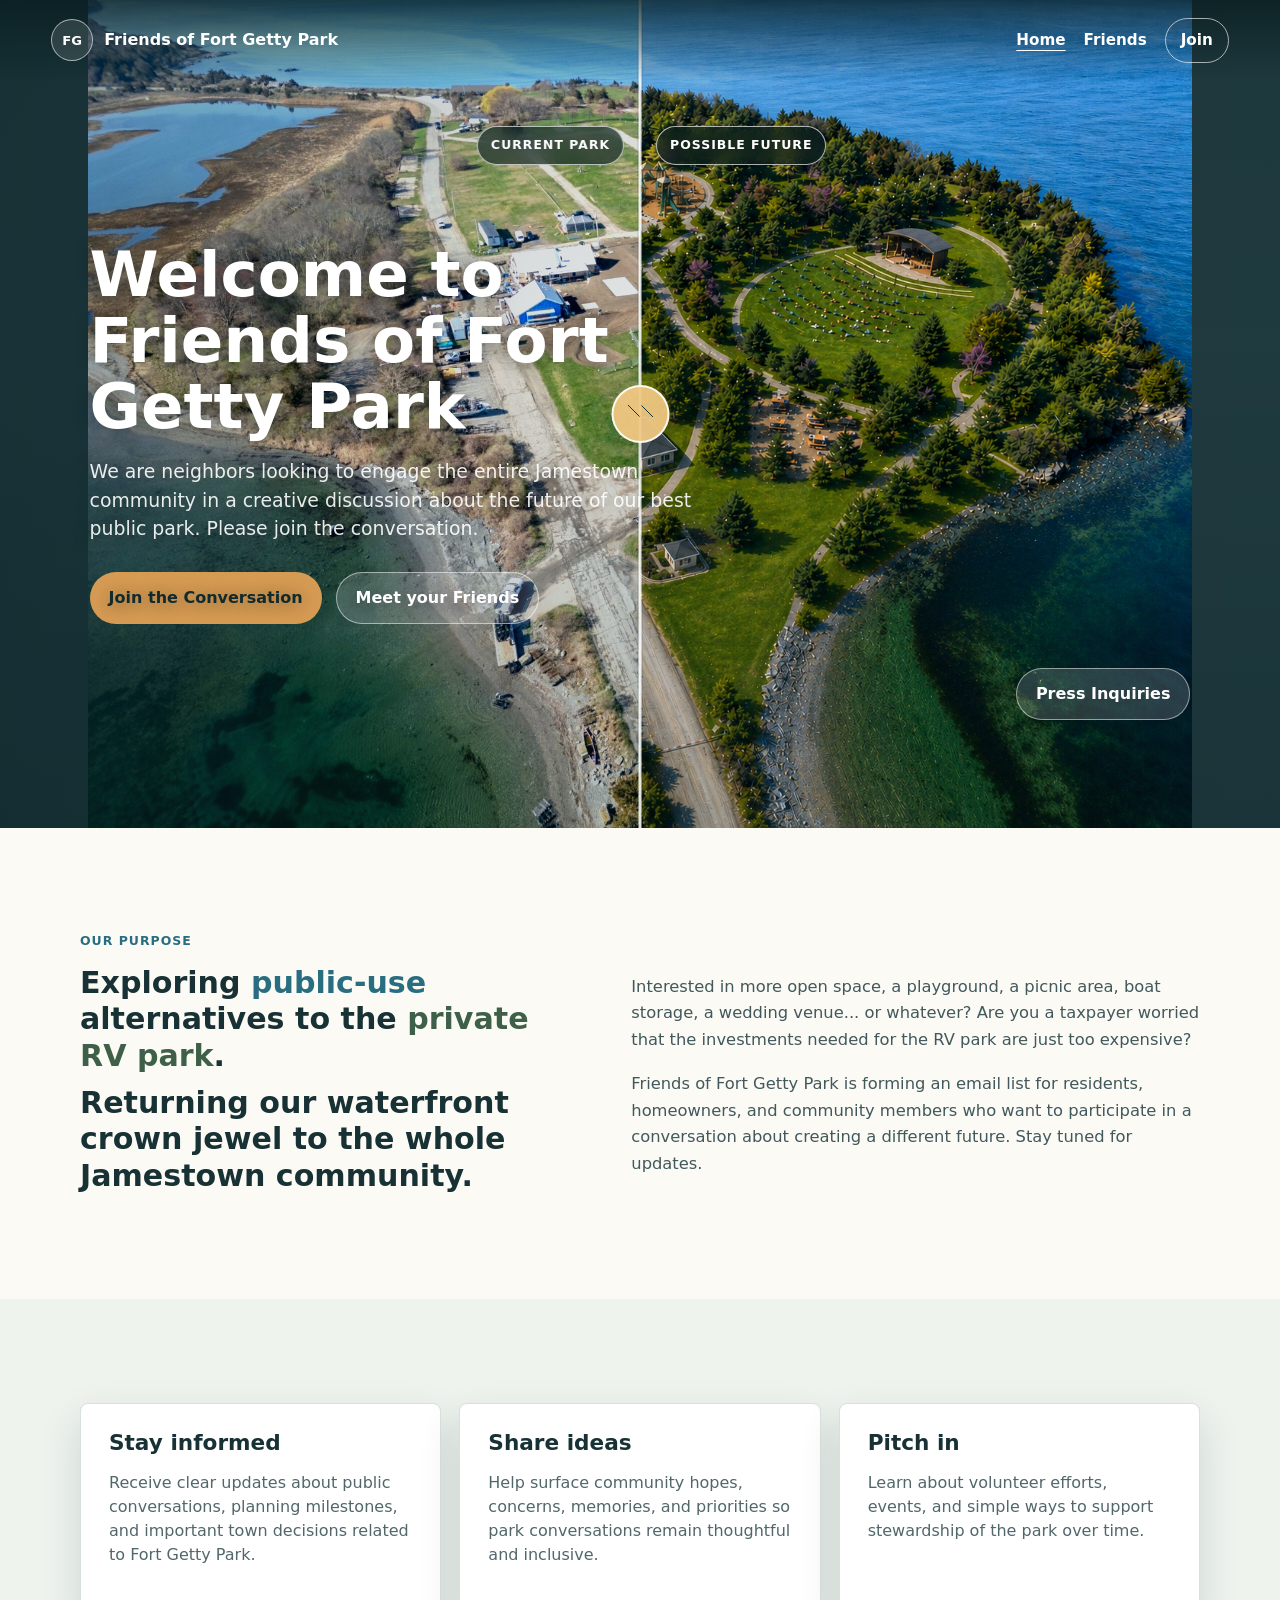
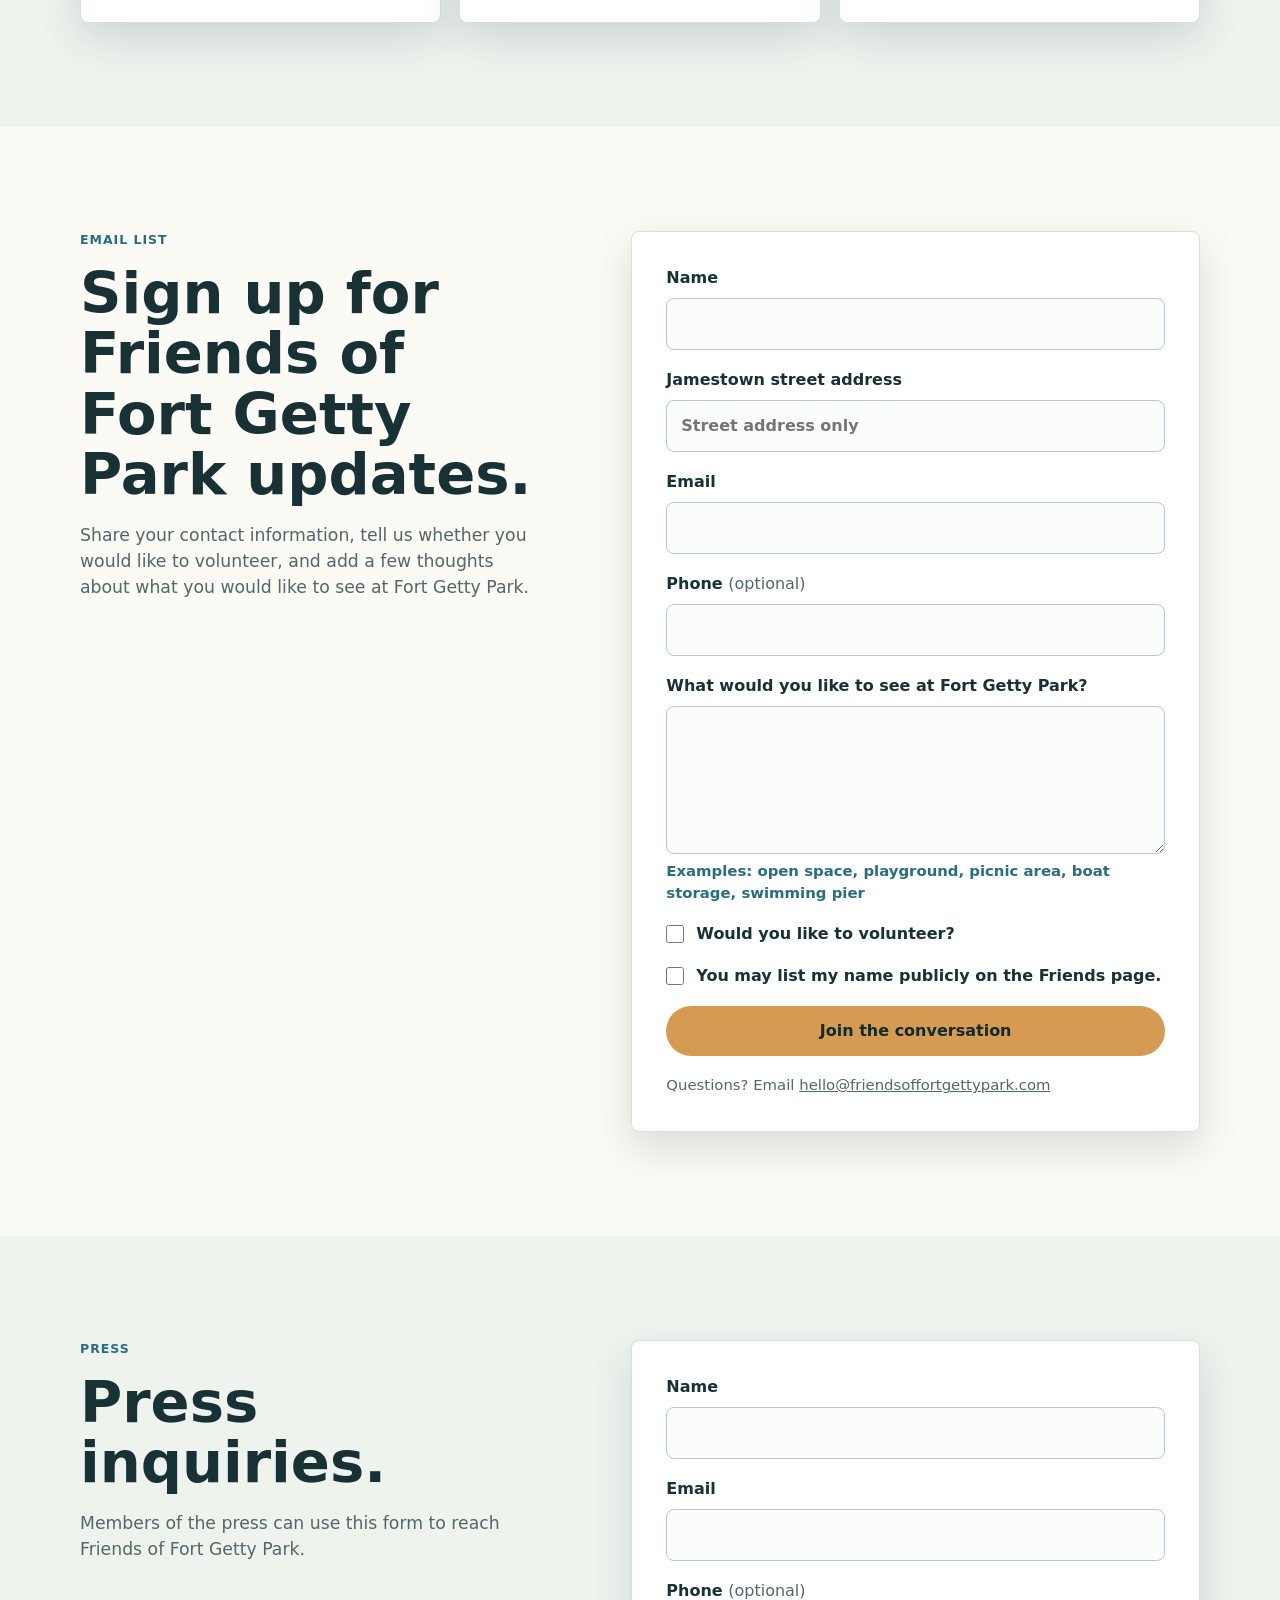
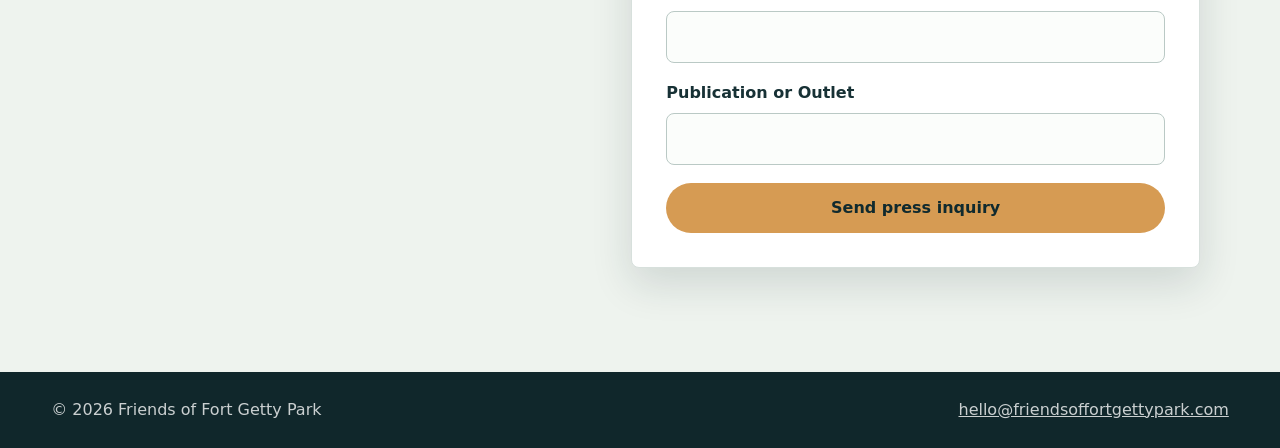
==== index.html @ e4a036d9 "Improve purpose section readability" ====
<!doctype html>
<html lang="en">
  <head>
    <meta charset="utf-8">
    <meta name="viewport" content="width=device-width, initial-scale=1">
    <title>Friends of Fort Getty Park</title>
    <meta name="description" content="Friends of Fort Getty Park welcomes neighbors who care about preserving, improving, and celebrating Fort Getty Park.">
    <link rel="stylesheet" href="styles.css">
  </head>
  <body>
    <header class="site-header">
      <a class="brand" href="index.html" aria-label="Friends of Fort Getty Park home">
        <span class="brand-mark">FG</span>
        <span>Friends of Fort Getty Park</span>
      </a>
      <nav class="site-nav" aria-label="Primary navigation">
        <a href="index.html" aria-current="page">Home</a>
        <a href="leadership.html">Friends</a>
        <a class="nav-action" href="#signup">Join</a>
      </nav>
    </header>

    <main>
      <section class="hero">
        <div class="comparison-hero" data-comparison>
          <img class="comparison-image future-image" src="assets/future-park-v3.png" alt="A proposed future vision for Fort Getty Park with more trees, paths, gathering spaces, two modest one-story buildings, and public amenities">
          <div class="comparison-before">
            <img class="comparison-image current-image" src="assets/current-park.jpg" alt="The current aerial view of Fort Getty Park">
          </div>
          <div class="comparison-divider" aria-hidden="true"></div>
          <input class="comparison-range" type="range" min="0" max="100" value="50" aria-label="Compare current Fort Getty Park with a possible future vision">
          <div class="comparison-label current">Current park</div>
          <div class="comparison-label future">Possible future</div>
        </div>
        <div class="hero-shade"></div>
        <div class="hero-content">
          <h1>Welcome to Friends of Fort Getty Park</h1>
          <p class="hero-copy">We are neighbors looking to engage the entire Jamestown community in a creative discussion about the future of our best public park. Please join the conversation.</p>
          <div class="hero-actions">
            <a class="button primary" href="#signup">Join the Conversation</a>
            <a class="button secondary" href="leadership.html">Meet your Friends</a>
          </div>
        </div>
        <a class="button secondary hero-press-action" href="#press">Press Inquiries</a>
      </section>

      <section class="intro-section" aria-labelledby="mission-heading">
        <div class="section-inner two-column">
          <div>
            <p class="eyebrow dark">Our purpose</p>
            <h2 id="mission-heading">
              Exploring <span class="headline-emphasis public">public-use</span> alternatives to the <span class="headline-emphasis private">private RV park</span>.
              <span class="headline-line">Returning our waterfront crown jewel to the whole Jamestown community.</span>
            </h2>
          </div>
          <div class="body-copy">
            <p>Interested in more open space, a playground, a picnic area, boat storage, a wedding venue... or whatever? Are you a taxpayer worried that the investments needed for the RV park are just too expensive?</p>
            <p>Friends of Fort Getty Park is forming an email list for residents, homeowners, and community members who want to participate in a conversation about creating a different future. Stay tuned for updates.</p>
          </div>
        </div>
      </section>

      <section class="focus-section" aria-label="Community priorities">
        <div class="section-inner focus-grid">
          <article>
            <h3>Stay informed</h3>
            <p>Receive clear updates about public conversations, planning milestones, and important town decisions related to Fort Getty Park.</p>
          </article>
          <article>
            <h3>Share ideas</h3>
            <p>Help surface community hopes, concerns, memories, and priorities so park conversations remain thoughtful and inclusive.</p>
          </article>
          <article>
            <h3>Pitch in</h3>
            <p>Learn about volunteer efforts, events, and simple ways to support stewardship of the park over time.</p>
          </article>
        </div>
      </section>

      <section id="signup" class="signup-section" aria-labelledby="signup-heading">
        <div class="section-inner signup-layout">
          <div>
            <p class="eyebrow dark">Email list</p>
            <h2 id="signup-heading">Sign up for Friends of Fort Getty Park updates.</h2>
            <p class="body-copy">Share your contact information, tell us whether you would like to volunteer, and add a few thoughts about what you would like to see at Fort Getty Park.</p>
          </div>

          <form class="signup-form" id="signupForm" data-signup-form>
            <label>
              <span>Name</span>
              <input id="name" name="name" data-signup-field="name" type="text" autocomplete="name" required>
            </label>
            <label>
              <span>Jamestown street address</span>
              <input id="address" name="address" data-signup-field="address" type="text" autocomplete="street-address" placeholder="Street address only" required>
            </label>
            <label>
              <span>Email</span>
              <input id="email" name="email" data-signup-field="email" type="email" autocomplete="email" required>
            </label>
            <label>
              <span>Phone <em>(optional)</em></span>
              <input id="phone" name="phone" data-signup-field="phone" type="tel" autocomplete="tel">
            </label>
            <label>
              <span>What would you like to see at Fort Getty Park?</span>
              <textarea id="parkIdeas" name="parkIdeas" data-signup-field="parkIdeas" rows="5" aria-describedby="ideaExamples" required></textarea>
            </label>
            <p class="example-note" id="ideaExamples">Examples: open space, playground, picnic area, boat storage, swimming pier</p>
            <label class="checkbox-field">
              <input id="volunteer" type="checkbox">
              <span>Would you like to volunteer?</span>
            </label>
            <input id="volunteerValue" name="volunteer" data-signup-field="volunteer" type="hidden" value="No">
            <label class="checkbox-field">
              <input id="publicName" type="checkbox">
              <span>You may list my name publicly on the Friends page.</span>
            </label>
            <input id="publicNameValue" name="publicName" data-signup-field="publicName" type="hidden" value="No">
            <button class="button primary" type="submit">Join the conversation</button>
            <p class="form-status" id="formStatus" aria-live="polite"></p>
            <p class="form-note">Questions? Email <a href="mailto:hello@friendsoffortgettypark.com">hello@friendsoffortgettypark.com</a></p>
          </form>
        </div>
      </section>

      <section id="press" class="press-section" aria-labelledby="press-heading">
        <div class="section-inner signup-layout">
          <div>
            <p class="eyebrow dark">Press</p>
            <h2 id="press-heading">Press inquiries.</h2>
            <p class="body-copy">Members of the press can use this form to reach Friends of Fort Getty Park.</p>
          </div>

          <form class="signup-form" id="pressForm">
            <label>
              <span>Name</span>
              <input id="pressName" name="name" type="text" autocomplete="name" required>
            </label>
            <label>
              <span>Email</span>
              <input id="pressEmail" name="email" type="email" autocomplete="email" required>
            </label>
            <label>
              <span>Phone <em>(optional)</em></span>
              <input id="pressPhone" name="phone" type="tel" autocomplete="tel">
            </label>
            <label>
              <span>Publication or Outlet</span>
              <input id="pressOutlet" name="outlet" type="text" required>
            </label>
            <button class="button primary" type="submit">Send press inquiry</button>
            <p class="form-status" id="pressStatus" aria-live="polite"></p>
          </form>
        </div>
      </section>
    </main>

    <footer class="site-footer">
      <p>&copy; 2026 Friends of Fort Getty Park</p>
      <a href="mailto:hello@friendsoffortgettypark.com">hello@friendsoffortgettypark.com</a>
    </footer>

    <script src="signup-config.js"></script>
    <script src="script.js"></script>
  </body>
</html>
---- styles.css ----
:root {
  --ink: #173135;
  --muted: #52676a;
  --line: #d7e0dc;
  --paper: #fbfaf4;
  --white: #ffffff;
  --sage: #7b927b;
  --moss: #3f6048;
  --water: #286d80;
  --sun: #d69b53;
  --shadow: 0 16px 40px rgba(20, 45, 48, 0.14);
}

* {
  box-sizing: border-box;
}

html {
  scroll-behavior: smooth;
}

body {
  margin: 0;
  font-family: Inter, ui-sans-serif, system-ui, -apple-system, BlinkMacSystemFont, "Segoe UI", sans-serif;
  color: var(--ink);
  background: var(--paper);
  line-height: 1.5;
}

a {
  color: inherit;
}

.site-header {
  position: fixed;
  z-index: 20;
  top: 0;
  left: 0;
  right: 0;
  display: flex;
  align-items: center;
  justify-content: space-between;
  gap: 24px;
  padding: 18px clamp(18px, 4vw, 56px);
  color: var(--white);
  background: linear-gradient(to bottom, rgba(9, 29, 32, 0.78), rgba(9, 29, 32, 0));
}

.brand,
.site-nav {
  display: flex;
  align-items: center;
}

.brand {
  gap: 11px;
  font-weight: 800;
  text-decoration: none;
}

.brand-mark {
  display: grid;
  place-items: center;
  width: 42px;
  height: 42px;
  border: 1px solid rgba(255, 255, 255, 0.58);
  border-radius: 50%;
  background: rgba(255, 255, 255, 0.12);
  font-size: 0.82rem;
}

.site-nav {
  gap: 18px;
  font-size: 0.95rem;
  font-weight: 700;
}

.site-nav a {
  text-decoration: none;
}

.site-nav a:hover,
.site-nav a[aria-current="page"] {
  text-decoration: underline;
  text-underline-offset: 5px;
}

.nav-action {
  padding: 10px 15px;
  border: 1px solid rgba(255, 255, 255, 0.62);
  border-radius: 999px;
}

.hero {
  position: relative;
  min-height: 92vh;
  display: grid;
  align-items: center;
  overflow: hidden;
  color: var(--white);
}

.comparison-hero,
.comparison-image,
.comparison-before {
  position: absolute;
  inset: 0;
}

.comparison-hero {
  --split: 50%;
  background: #203b40;
}

.comparison-image {
  width: 100%;
  height: 100%;
  object-fit: contain;
}

.future-image {
  filter: brightness(1.28) saturate(1.16) contrast(1.02);
}

.current-image {
  filter: brightness(1.12) saturate(1.05);
}

.comparison-before {
  width: var(--split);
  overflow: hidden;
}

.comparison-before .comparison-image {
  width: calc(100vw);
  max-width: none;
}

.comparison-divider {
  position: absolute;
  z-index: 7;
  top: 0;
  bottom: 0;
  left: var(--split);
  width: 3px;
  transform: translateX(-50%);
  background: rgba(255, 255, 255, 0.86);
  box-shadow: 0 0 0 1px rgba(16, 39, 43, 0.18);
}

.comparison-divider::after {
  content: "";
  position: absolute;
  top: 50%;
  left: 50%;
  width: 54px;
  height: 54px;
  transform: translate(-50%, -50%);
  border: 2px solid rgba(255, 255, 255, 0.88);
  border-radius: 50%;
  background:
    linear-gradient(45deg, transparent 48%, #14343a 48%, #14343a 55%, transparent 55%) 14px 18px / 12px 12px no-repeat,
    linear-gradient(225deg, transparent 48%, #14343a 48%, #14343a 55%, transparent 55%) 28px 18px / 12px 12px no-repeat,
    rgba(240, 199, 130, 0.94);
  box-shadow: var(--shadow);
}

.comparison-range {
  position: absolute;
  z-index: 8;
  inset: 0;
  width: 100%;
  height: 100%;
  margin: 0;
  opacity: 0;
  cursor: ew-resize;
}

.comparison-label {
  position: absolute;
  z-index: 7;
  top: 126px;
  left: var(--split);
  padding: 9px 13px;
  border: 1px solid rgba(255, 255, 255, 0.66);
  border-radius: 999px;
  color: var(--white);
  background: rgba(8, 28, 32, 0.62);
  font-size: 0.78rem;
  font-weight: 850;
  text-transform: uppercase;
  letter-spacing: 0.08em;
  backdrop-filter: blur(8px);
  pointer-events: none;
  white-space: nowrap;
}

.comparison-label.current {
  transform: translateX(calc(-100% - 16px));
}

.comparison-label.future {
  transform: translateX(16px);
}

.hero-shade {
  position: absolute;
  inset: 0;
  z-index: 5;
  pointer-events: none;
  background:
    linear-gradient(90deg, rgba(6, 30, 34, 0.3) 0%, rgba(6, 30, 34, 0.12) 42%, rgba(6, 30, 34, 0) 100%),
    linear-gradient(0deg, rgba(6, 30, 34, 0.24) 0%, rgba(6, 30, 34, 0.02) 58%, rgba(6, 30, 34, 0.08) 100%);
}

.hero-content {
  position: relative;
  z-index: 9;
  width: min(720px, calc(100% - 36px));
  margin: clamp(6px, 3vw, 48px) 0 0 clamp(18px, 7vw, 90px);
  pointer-events: none;
  text-shadow: 0 2px 18px rgba(4, 20, 23, 0.48);
}

.hero-content a {
  pointer-events: auto;
}

.hero-press-action {
  position: absolute;
  z-index: 9;
  right: clamp(22px, 7vw, 94px);
  bottom: clamp(72px, 12vh, 136px);
}

.eyebrow {
  margin: 0 0 14px;
  font-size: 0.78rem;
  font-weight: 850;
  letter-spacing: 0.08em;
  text-transform: uppercase;
  color: #f0c782;
}

.eyebrow.dark {
  color: var(--water);
}

h1,
h2,
h3,
p {
  overflow-wrap: anywhere;
}

h1,
h2,
h3 {
  margin: 0;
  line-height: 1.05;
}

.hero h1 {
  max-width: 600px;
  font-size: clamp(2.25rem, 4.9vw, 4.35rem);
}

.hero-copy {
  max-width: 620px;
  margin: 18px 0 0;
  font-size: clamp(1rem, 1.55vw, 1.18rem);
  color: rgba(255, 255, 255, 0.9);
}

.hero-actions {
  display: flex;
  flex-wrap: wrap;
  gap: 14px;
  margin-top: 30px;
}

.button {
  display: inline-flex;
  align-items: center;
  justify-content: center;
  min-height: 48px;
  padding: 13px 19px;
  border: 0;
  border-radius: 999px;
  font: inherit;
  font-weight: 800;
  text-decoration: none;
  cursor: pointer;
}

.button.primary {
  color: #102a2e;
  background: var(--sun);
}

.button.secondary {
  color: var(--white);
  background: rgba(255, 255, 255, 0.16);
  border: 1px solid rgba(255, 255, 255, 0.5);
}

.section-inner {
  width: min(1120px, calc(100% - 36px));
  margin: 0 auto;
}

.intro-section,
.leaders-section,
.signup-section,
.press-section,
.focus-section,
.page-hero,
.contact-band {
  padding: clamp(58px, 9vw, 104px) 0;
}

.two-column,
.signup-layout,
.contact-layout {
  display: grid;
  grid-template-columns: minmax(0, 0.9fr) minmax(0, 1.1fr);
  gap: clamp(28px, 7vw, 86px);
  align-items: start;
}

.intro-section h2,
.signup-section h2,
.press-section h2,
.page-hero h1,
.contact-band h2 {
  font-size: clamp(2rem, 4.5vw, 4.3rem);
}

.intro-section h2 {
  max-width: 560px;
  font-size: clamp(1.55rem, 2.35vw, 2.25rem);
  line-height: 1.22;
}

.headline-emphasis {
  font-weight: 900;
}

.headline-emphasis.public {
  color: var(--water);
}

.headline-emphasis.private {
  color: var(--moss);
}

.headline-line {
  display: block;
  margin-top: 10px;
}

.body-copy {
  color: var(--muted);
  font-size: 1.08rem;
}

.intro-section .body-copy {
  color: #41585c;
  max-width: 620px;
  padding-top: 42px;
  font-size: clamp(1.02rem, 1.18vw, 1.12rem);
  font-weight: 500;
  line-height: 1.62;
}

.intro-section .body-copy p {
  margin: 0;
}

.intro-section .body-copy p + p {
  margin-top: 18px;
}

.focus-section {
  background: #eef3ee;
}

.focus-grid,
.leader-grid {
  display: grid;
  grid-template-columns: repeat(3, minmax(0, 1fr));
  gap: 18px;
}

.friend-list {
  display: grid;
  grid-template-columns: repeat(3, minmax(0, 1fr));
  gap: 14px;
  padding-left: 0;
  list-style: none;
}

.focus-grid article,
.leader-card,
.friend-list li,
.signup-form {
  border: 1px solid var(--line);
  border-radius: 8px;
  background: var(--white);
  box-shadow: var(--shadow);
}

.focus-grid article {
  min-height: 220px;
  padding: 28px;
}

.focus-grid h3,
.leader-card h2 {
  font-size: 1.35rem;
}

.focus-grid p,
.leader-card p,
.form-note,
.form-status {
  color: var(--muted);
}

.signup-section {
  background: var(--paper);
}

.press-section {
  background: #eef3ee;
}

.signup-form {
  display: grid;
  gap: 18px;
  padding: clamp(22px, 4vw, 34px);
}

.signup-form label {
  display: grid;
  gap: 8px;
  font-weight: 750;
}

.signup-form em {
  color: var(--muted);
  font-style: normal;
  font-weight: 500;
}

.signup-form input,
.signup-form textarea {
  width: 100%;
  border: 1px solid #bac9c5;
  border-radius: 8px;
  padding: 13px 14px;
  font: inherit;
  color: var(--ink);
  background: #fbfdfb;
}

.signup-form textarea {
  resize: vertical;
}

.checkbox-field {
  grid-template-columns: 22px 1fr;
  align-items: center;
  gap: 10px;
}

.signup-form .checkbox-field input {
  width: 18px;
  height: 18px;
  margin: 0;
  accent-color: var(--water);
}

.example-note,
.form-note,
.form-status {
  margin: 0;
  font-size: 0.93rem;
}

.form-status:empty {
  display: none;
}

.form-status {
  color: var(--moss);
  font-weight: 750;
}

.example-note {
  margin-top: -12px;
  color: var(--water);
  font-weight: 700;
}

.page-hero {
  padding-top: 154px;
  background: #e9f0ed;
}

.page-hero .body-copy {
  max-width: 720px;
  margin-top: 18px;
}

.leader-card {
  padding: 28px;
}

.friend-list li {
  padding: 18px 20px;
  color: var(--ink);
  font-size: 1.08rem;
  font-weight: 800;
}

.headshot-placeholder {
  display: grid;
  place-items: center;
  width: 118px;
  height: 118px;
  margin-bottom: 24px;
  border-radius: 50%;
  color: var(--white);
  background: linear-gradient(135deg, var(--moss), var(--water));
  font-size: 1.45rem;
  font-weight: 850;
}

.leader-card img {
  width: 118px;
  height: 118px;
  margin-bottom: 24px;
  border-radius: 50%;
  object-fit: cover;
}

.contact-band {
  background: var(--ink);
  color: var(--white);
}

.contact-layout {
  grid-template-columns: 1fr auto;
  align-items: center;
}

.contact-layout p {
  margin: 8px 0 0;
  color: rgba(255, 255, 255, 0.78);
}

.site-footer {
  display: flex;
  justify-content: space-between;
  gap: 20px;
  padding: 26px clamp(18px, 4vw, 56px);
  color: rgba(255, 255, 255, 0.78);
  background: #10272b;
}

.site-footer p {
  margin: 0;
}

@media (max-width: 820px) {
  .site-header {
    position: absolute;
    align-items: flex-start;
    flex-direction: column;
    gap: 14px;
  }

  .site-nav {
    width: 100%;
    justify-content: space-between;
    gap: 10px;
    font-size: 0.86rem;
  }

  .nav-action {
    padding: 8px 10px;
  }

  .hero {
    min-height: 760px;
  }

  .comparison-image {
    object-position: center;
  }

  .comparison-label {
    top: 148px;
    font-size: 0.68rem;
  }

  .hero-content {
    margin: 96px auto 0;
  }

  .hero-press-action {
    position: relative;
    right: auto;
    bottom: auto;
    z-index: 9;
    width: min(720px, calc(100% - 36px));
    margin: 18px auto 0;
  }

  .hero h1 {
    font-size: clamp(2.25rem, 10vw, 3.35rem);
  }

  .two-column,
  .signup-layout,
  .contact-layout,
  .focus-grid,
  .leader-grid,
  .friend-list {
    grid-template-columns: 1fr;
  }

  .contact-layout {
    justify-items: start;
  }

  .site-footer {
    flex-direction: column;
  }
}

@media (max-width: 520px) {
  .brand {
    align-items: flex-start;
  }

  .brand span:last-child {
    max-width: 220px;
  }

  .site-nav {
    flex-wrap: wrap;
    justify-content: flex-start;
  }

  .button {
    width: 100%;
  }

  .comparison-label {
    top: 184px;
    max-width: 136px;
    overflow: hidden;
    text-overflow: ellipsis;
  }
}
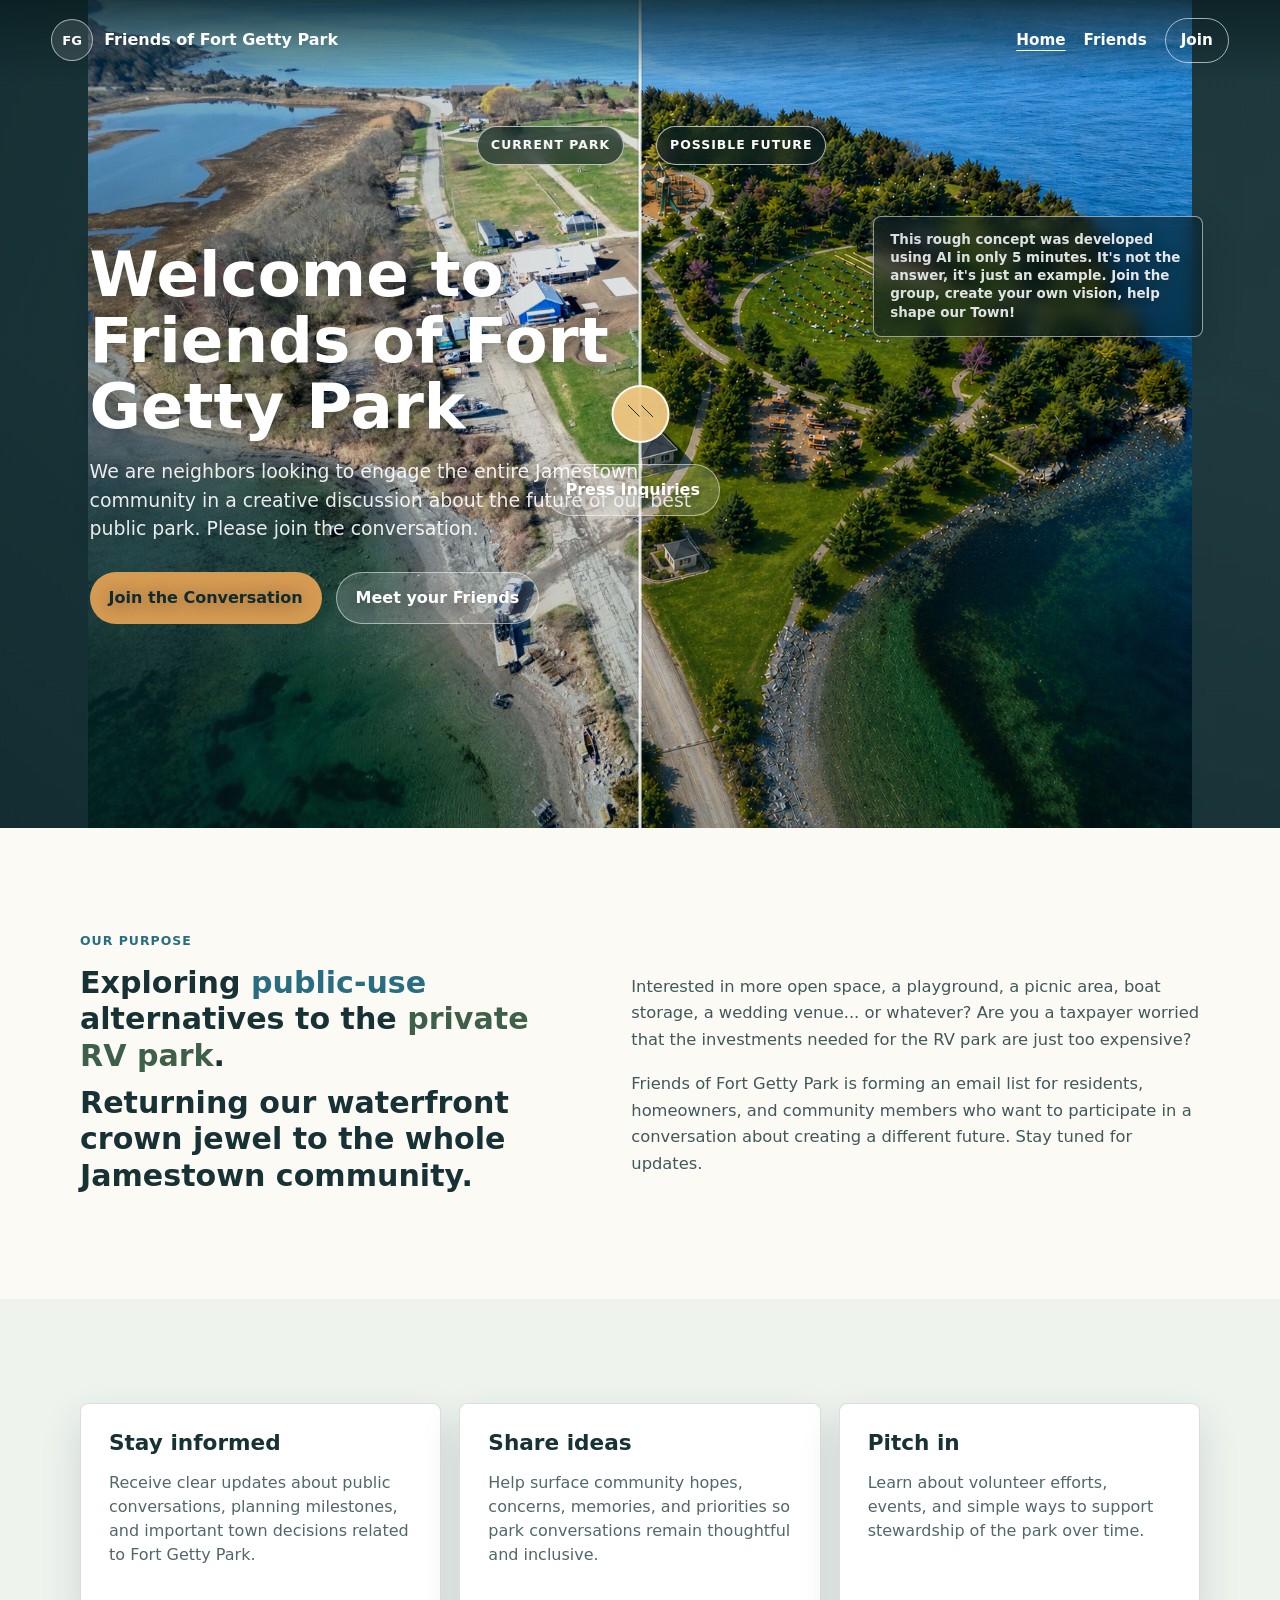
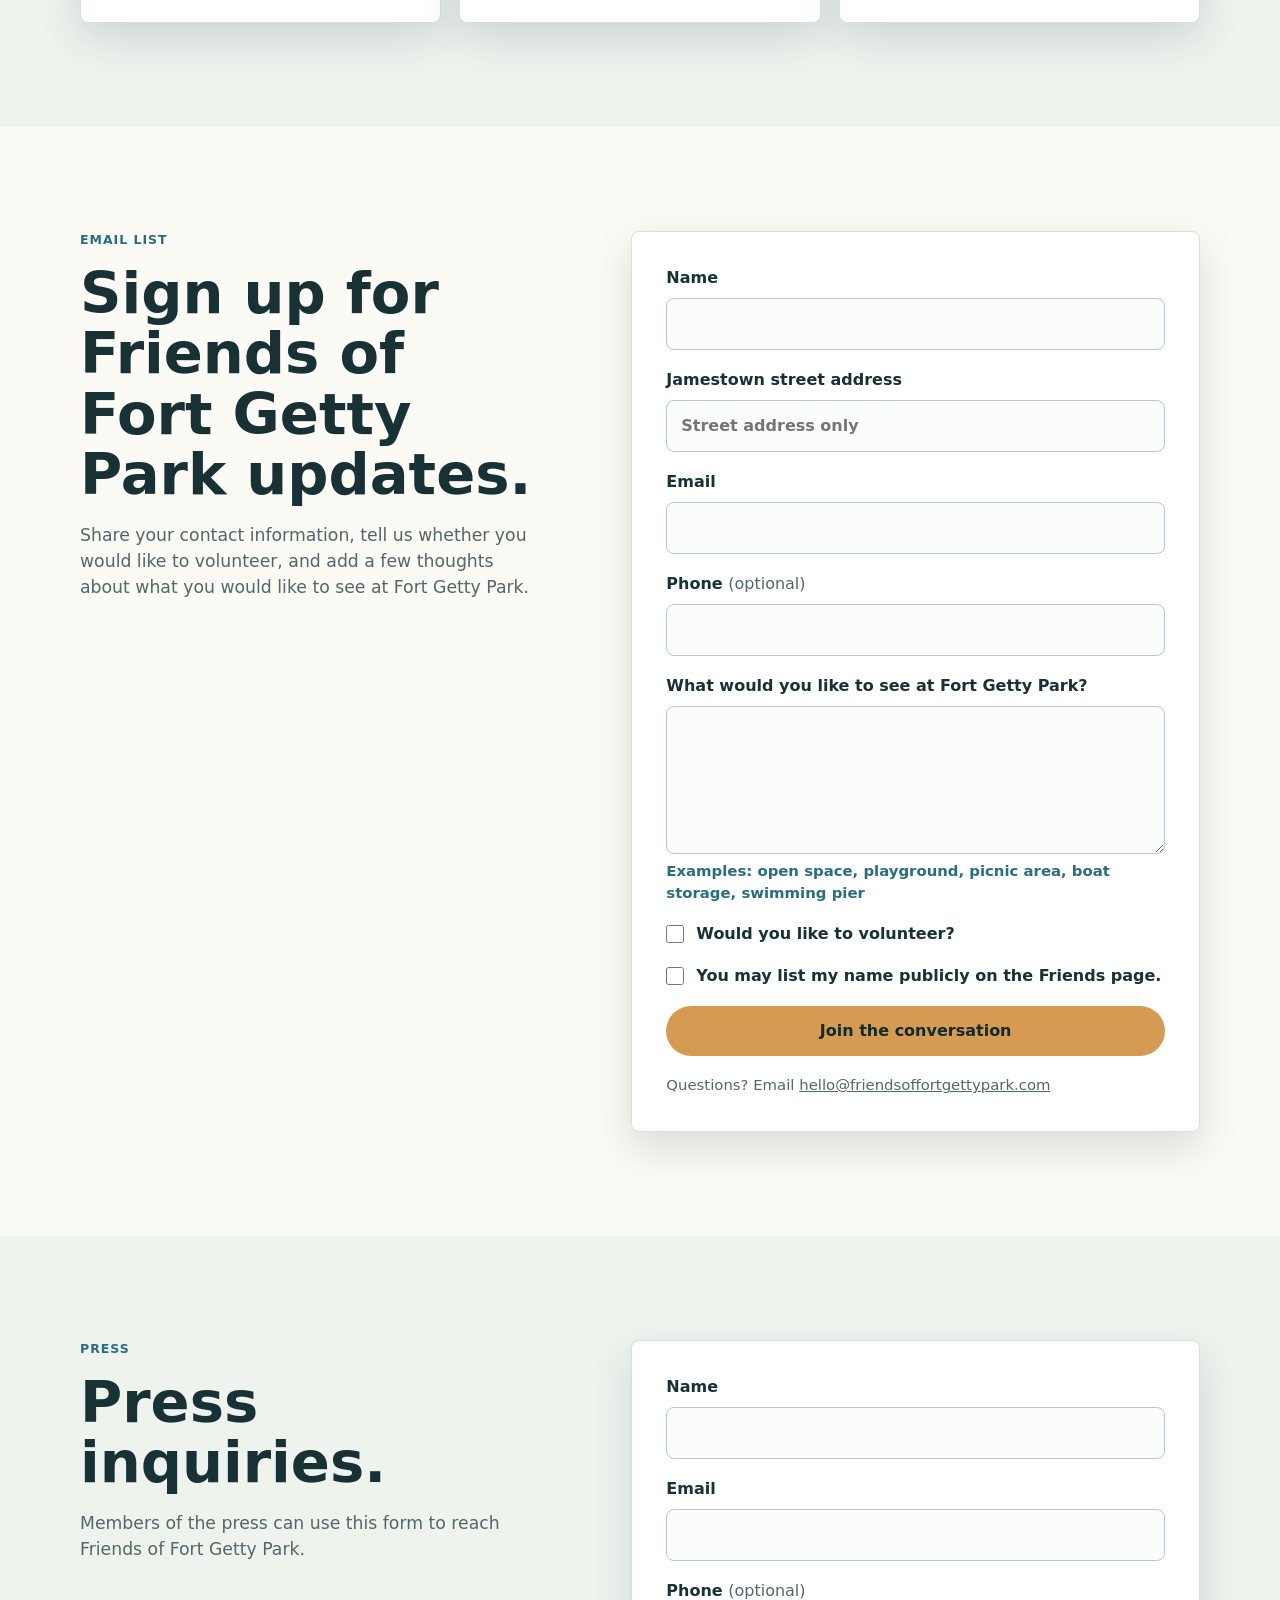
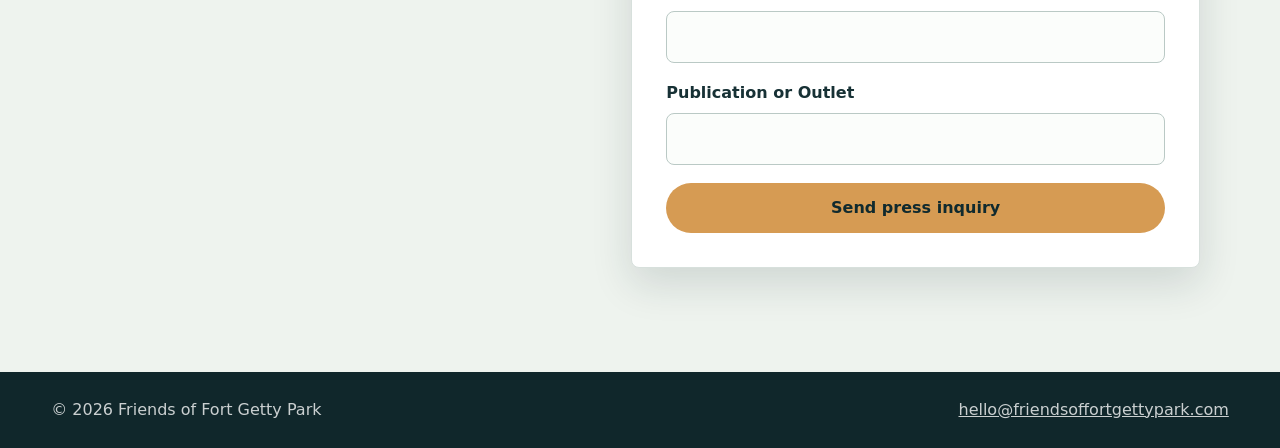
==== commit 0b3d9100: "Refine mobile hero and Friends page" ====
--- a/index.html
+++ b/index.html
@@ -24,13 +24,14 @@
       <section class="hero">
         <div class="comparison-hero" data-comparison>
           <img class="comparison-image future-image" src="assets/future-park-v3.png" alt="A proposed future vision for Fort Getty Park with more trees, paths, gathering spaces, two modest one-story buildings, and public amenities">
+          <p class="future-note">This rough concept was developed using AI in only 5 minutes. It's not the answer, it's just an example. Join the group, create your own vision, help shape our Town!</p>
           <div class="comparison-before">
             <img class="comparison-image current-image" src="assets/current-park.jpg" alt="The current aerial view of Fort Getty Park">
           </div>
           <div class="comparison-divider" aria-hidden="true"></div>
           <input class="comparison-range" type="range" min="0" max="100" value="50" aria-label="Compare current Fort Getty Park with a possible future vision">
           <div class="comparison-label current">Current park</div>
-          <div class="comparison-label future">Possible future</div>
+          <div class="comparison-label future" data-mobile-label="Crazy Idea">Possible future</div>
         </div>
         <div class="hero-shade"></div>
         <div class="hero-content">
@@ -39,9 +40,9 @@
           <div class="hero-actions">
             <a class="button primary" href="#signup">Join the Conversation</a>
             <a class="button secondary" href="leadership.html">Meet your Friends</a>
+            <a class="button secondary hero-press-action" href="#press">Press Inquiries</a>
           </div>
         </div>
-        <a class="button secondary hero-press-action" href="#press">Press Inquiries</a>
       </section>
 
       <section class="intro-section" aria-labelledby="mission-heading">
--- a/styles.css
+++ b/styles.css
@@ -127,8 +127,10 @@
 }
 
 .comparison-before {
+  z-index: 2;
   width: var(--split);
   overflow: hidden;
+  background: #203b40;
 }
 
 .comparison-before .comparison-image {
@@ -203,6 +205,27 @@
   transform: translateX(16px);
 }
 
+.future-note {
+  position: absolute;
+  z-index: 1;
+  top: clamp(180px, 24vh, 260px);
+  right: clamp(22px, 6vw, 82px);
+  width: min(330px, 32vw);
+  margin: 0;
+  padding: 14px 16px;
+  border: 1px solid rgba(255, 255, 255, 0.58);
+  border-radius: 8px;
+  color: rgba(255, 255, 255, 0.94);
+  background: rgba(8, 28, 32, 0.56);
+  box-shadow: 0 14px 34px rgba(9, 29, 32, 0.18);
+  font-size: clamp(0.82rem, 1.05vw, 0.98rem);
+  font-weight: 750;
+  line-height: 1.35;
+  pointer-events: none;
+  text-shadow: 0 1px 10px rgba(4, 20, 23, 0.36);
+  backdrop-filter: blur(8px);
+}
+
 .hero-shade {
   position: absolute;
   inset: 0;
@@ -524,6 +547,22 @@
   font-weight: 800;
 }
 
+.coming-soon {
+  padding: clamp(34px, 7vw, 64px);
+  border: 1px solid var(--line);
+  border-radius: 8px;
+  background: var(--white);
+  box-shadow: var(--shadow);
+  text-align: center;
+}
+
+.coming-soon p {
+  margin: 0;
+  color: var(--water);
+  font-size: clamp(1.8rem, 4vw, 3.2rem);
+  font-weight: 900;
+}
+
 .headshot-placeholder {
   display: grid;
   place-items: center;
@@ -576,14 +615,16 @@
 @media (max-width: 820px) {
   .site-header {
     position: absolute;
-    align-items: flex-start;
-    flex-direction: column;
-    gap: 14px;
+    justify-content: flex-end;
+    padding-top: 14px;
+  }
+
+  .brand {
+    display: none;
   }
 
   .site-nav {
-    width: 100%;
-    justify-content: space-between;
+    justify-content: flex-end;
     gap: 10px;
     font-size: 0.86rem;
   }
@@ -601,21 +642,61 @@
   }
 
   .comparison-label {
-    top: 148px;
+    top: 224px;
     font-size: 0.68rem;
   }
 
+  .comparison-divider {
+    z-index: 6;
+    top: 204px;
+    bottom: 184px;
+  }
+
+  .future-note {
+    display: none;
+  }
+
   .hero-content {
-    margin: 96px auto 0;
+    display: grid;
+    align-content: start;
+    min-height: calc(760px - 192px);
+    margin: 34px auto 0;
+  }
+
+  .hero-copy {
+    position: absolute;
+    left: 0;
+    right: 0;
+    bottom: 164px;
+    max-width: none;
+    margin: 0;
+    font-size: 0.98rem;
+  }
+
+  .hero-actions {
+    position: absolute;
+    z-index: 20;
+    left: 0;
+    right: 0;
+    bottom: 0;
+    display: grid;
+    grid-template-columns: 1fr;
+    gap: 10px;
+    margin-top: 0;
+  }
+
+  .hero-actions .button {
+    min-height: 42px;
+    padding: 10px 14px;
+    font-size: 0.92rem;
   }
 
   .hero-press-action {
-    position: relative;
+    position: static;
     right: auto;
     bottom: auto;
-    z-index: 9;
-    width: min(720px, calc(100% - 36px));
-    margin: 18px auto 0;
+    width: 100%;
+    margin: 0;
   }
 
   .hero h1 {
@@ -641,17 +722,9 @@
 }
 
 @media (max-width: 520px) {
-  .brand {
-    align-items: flex-start;
-  }
-
-  .brand span:last-child {
-    max-width: 220px;
-  }
-
   .site-nav {
-    flex-wrap: wrap;
-    justify-content: flex-start;
+    flex-wrap: nowrap;
+    justify-content: flex-end;
   }
 
   .button {
@@ -659,9 +732,23 @@
   }
 
   .comparison-label {
-    top: 184px;
+    top: 232px;
     max-width: 136px;
     overflow: hidden;
     text-overflow: ellipsis;
   }
-}
+
+  .comparison-label.future {
+    color: transparent;
+  }
+
+  .comparison-label.future::before {
+    content: attr(data-mobile-label);
+    color: var(--white);
+  }
+
+  .hero-actions .button {
+    min-height: 40px;
+    font-size: 0.86rem;
+  }
+}
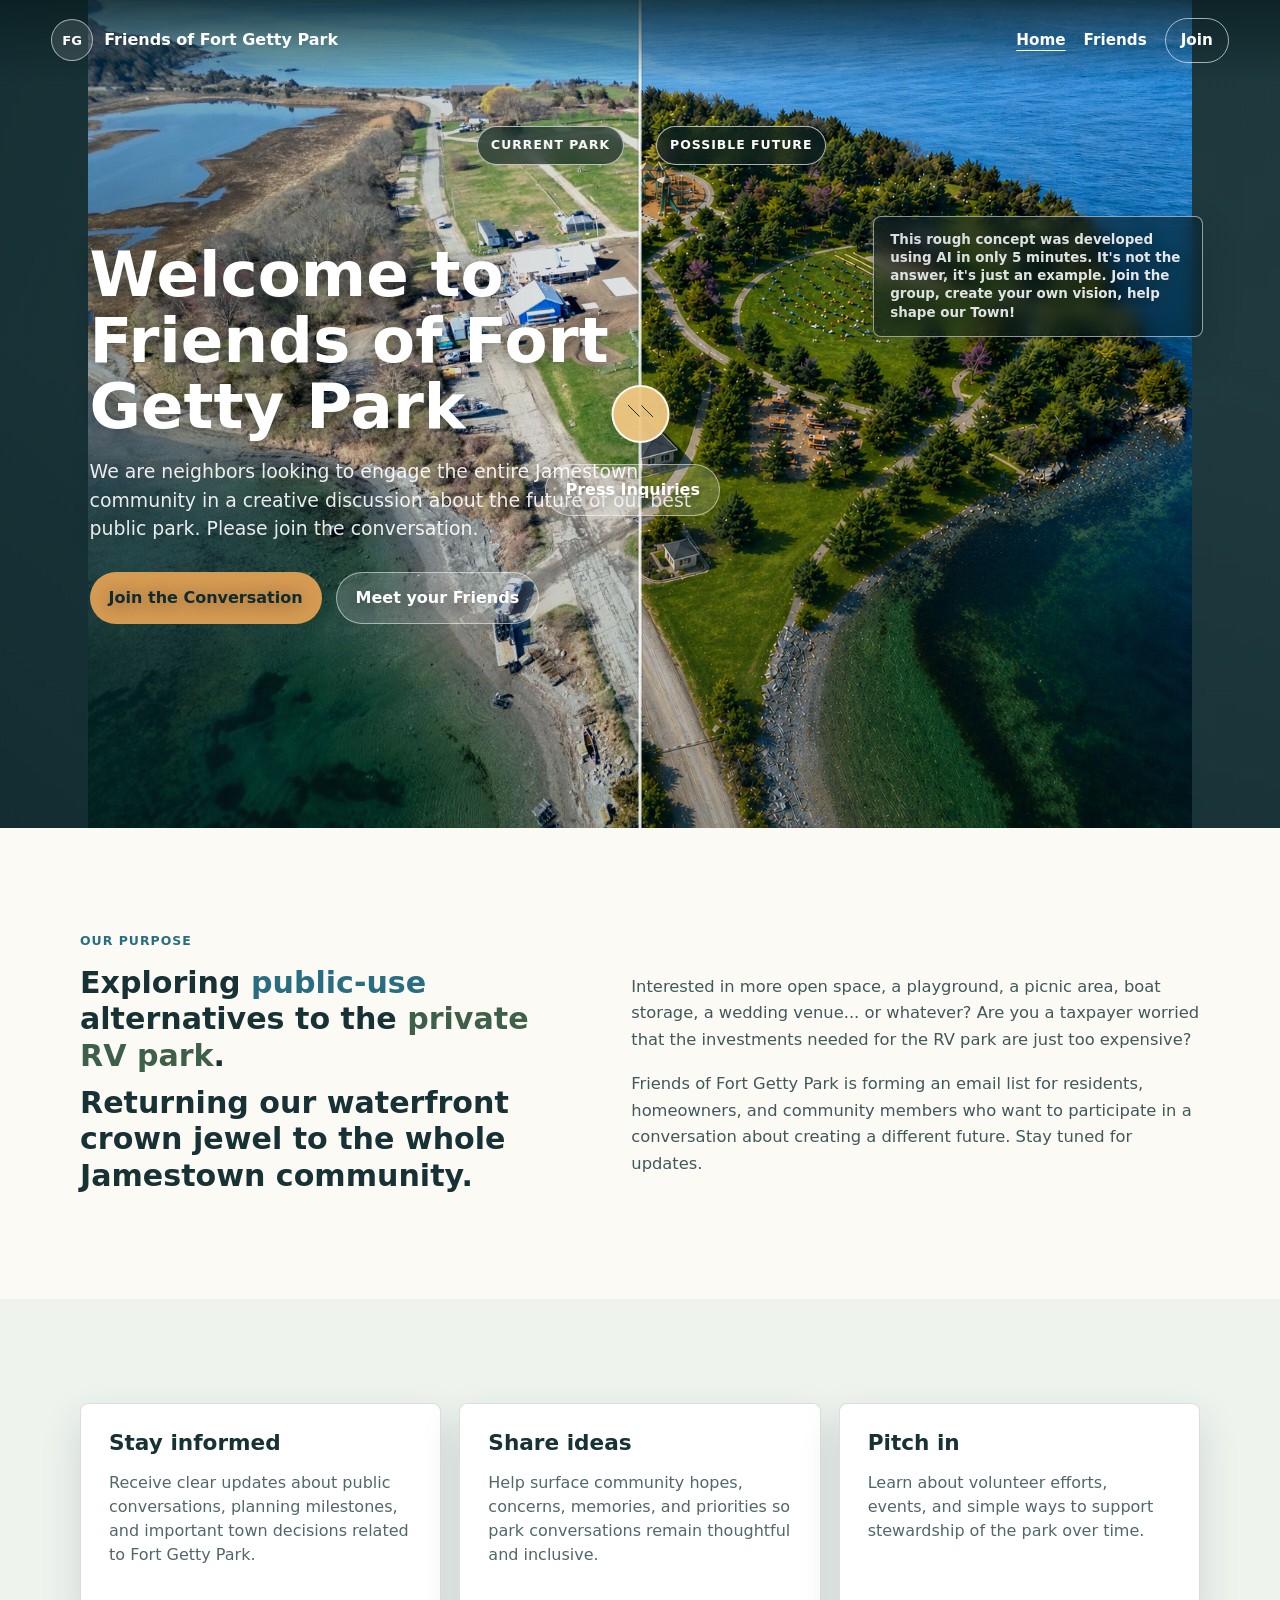
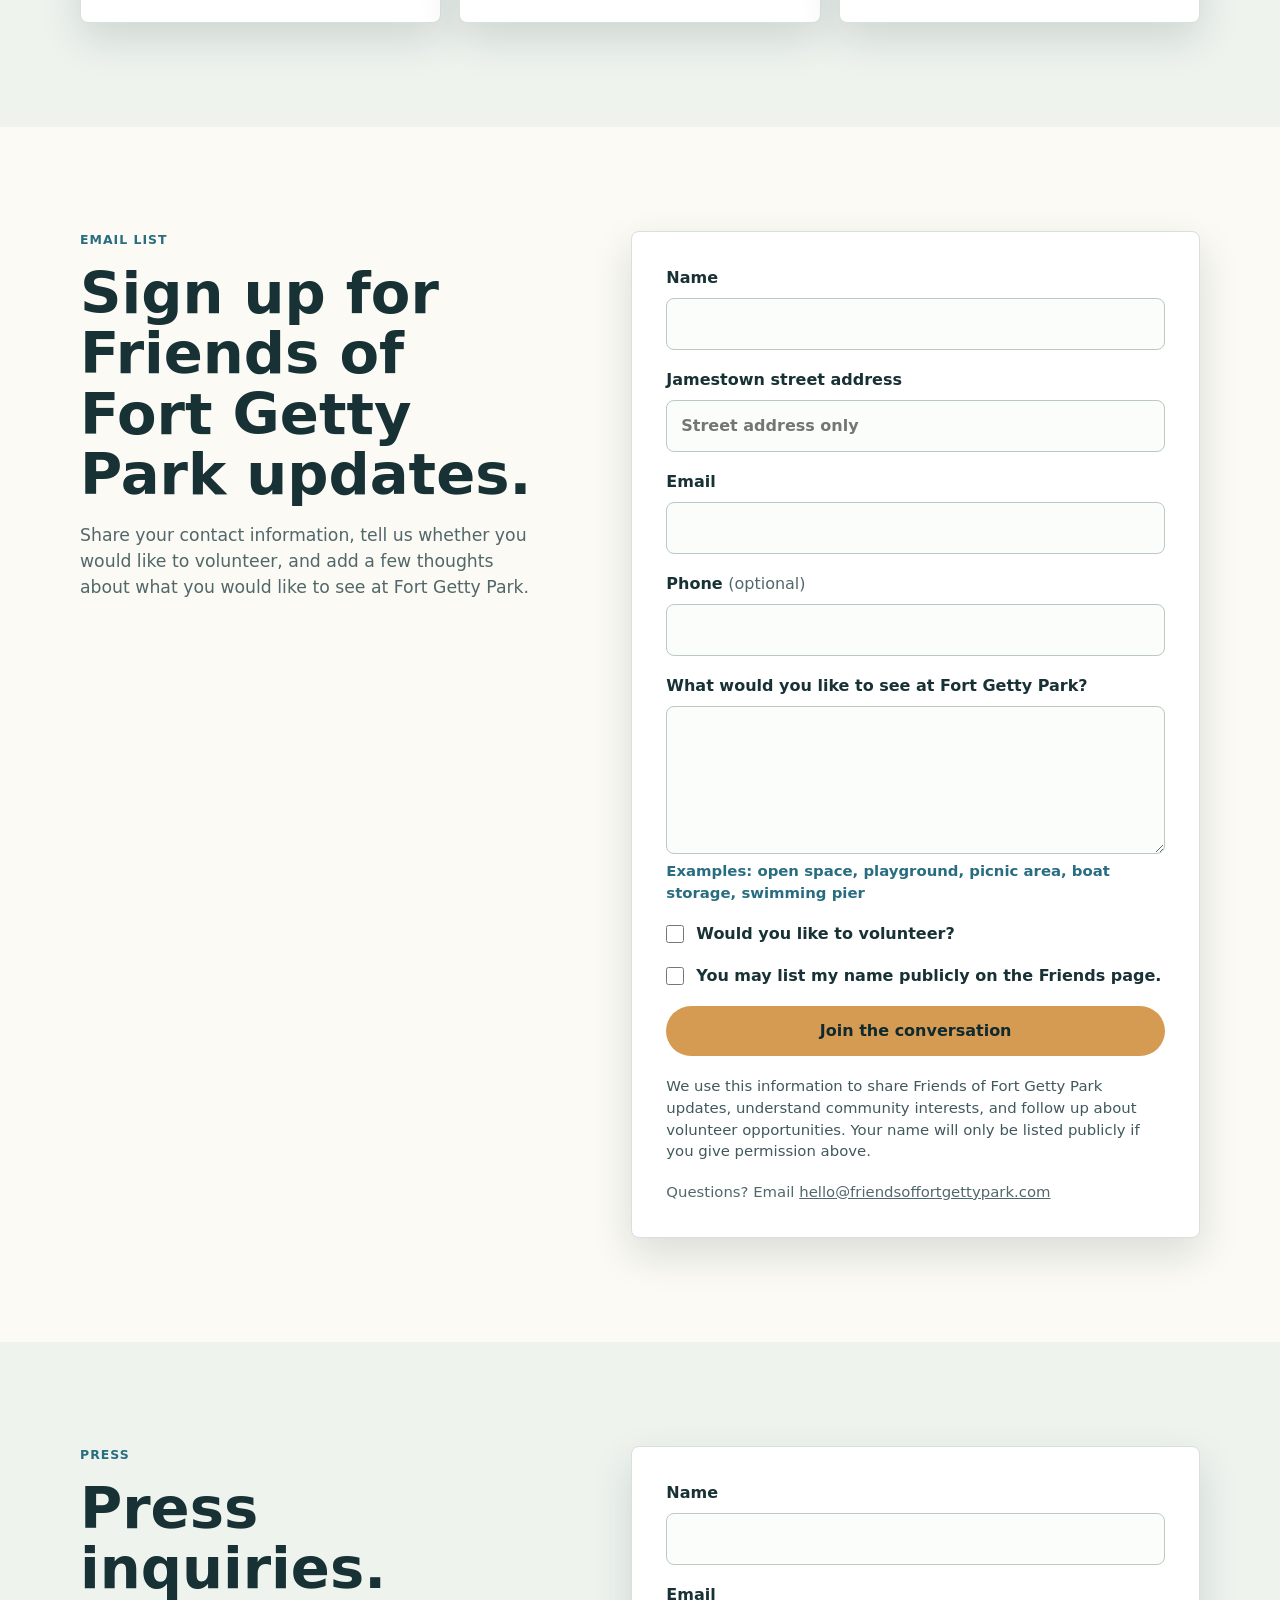
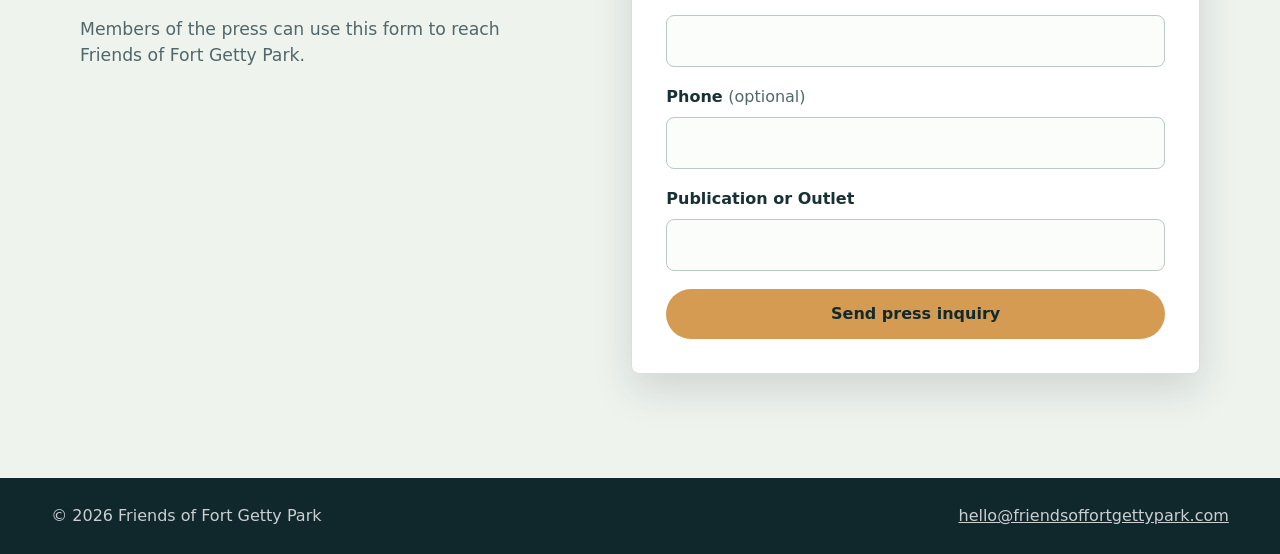
==== commit 3406d78f: "Add signup privacy note" ====
--- a/index.html
+++ b/index.html
@@ -120,6 +120,7 @@
             <input id="publicNameValue" name="publicName" data-signup-field="publicName" type="hidden" value="No">
             <button class="button primary" type="submit">Join the conversation</button>
             <p class="form-status" id="formStatus" aria-live="polite"></p>
+            <p class="form-note privacy-note">We use this information to share Friends of Fort Getty Park updates, understand community interests, and follow up about volunteer opportunities. Your name will only be listed publicly if you give permission above.</p>
             <p class="form-note">Questions? Email <a href="mailto:hello@friendsoffortgettypark.com">hello@friendsoffortgettypark.com</a></p>
           </form>
         </div>
--- a/styles.css
+++ b/styles.css
@@ -520,6 +520,12 @@
   font-weight: 750;
 }
 
+.privacy-note {
+  padding-top: 2px;
+  color: #41585c;
+  line-height: 1.45;
+}
+
 .example-note {
   margin-top: -12px;
   color: var(--water);
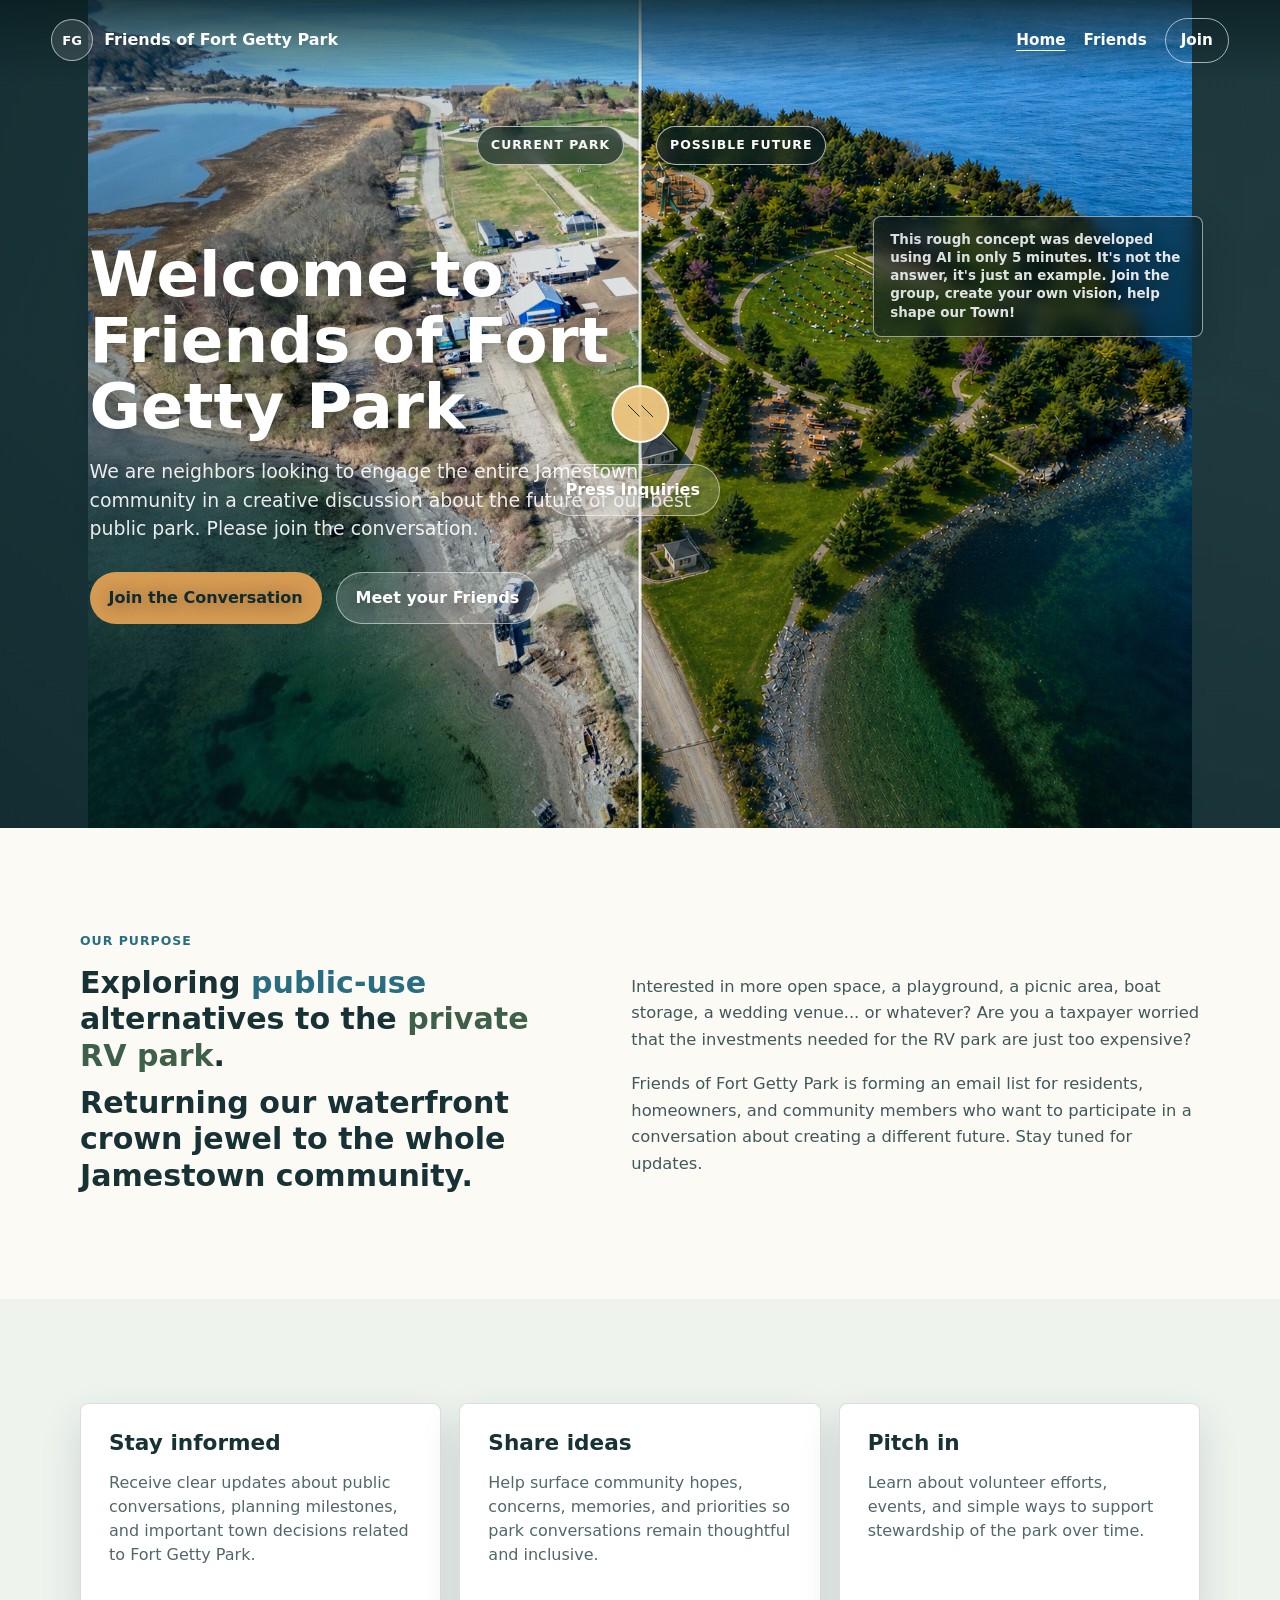
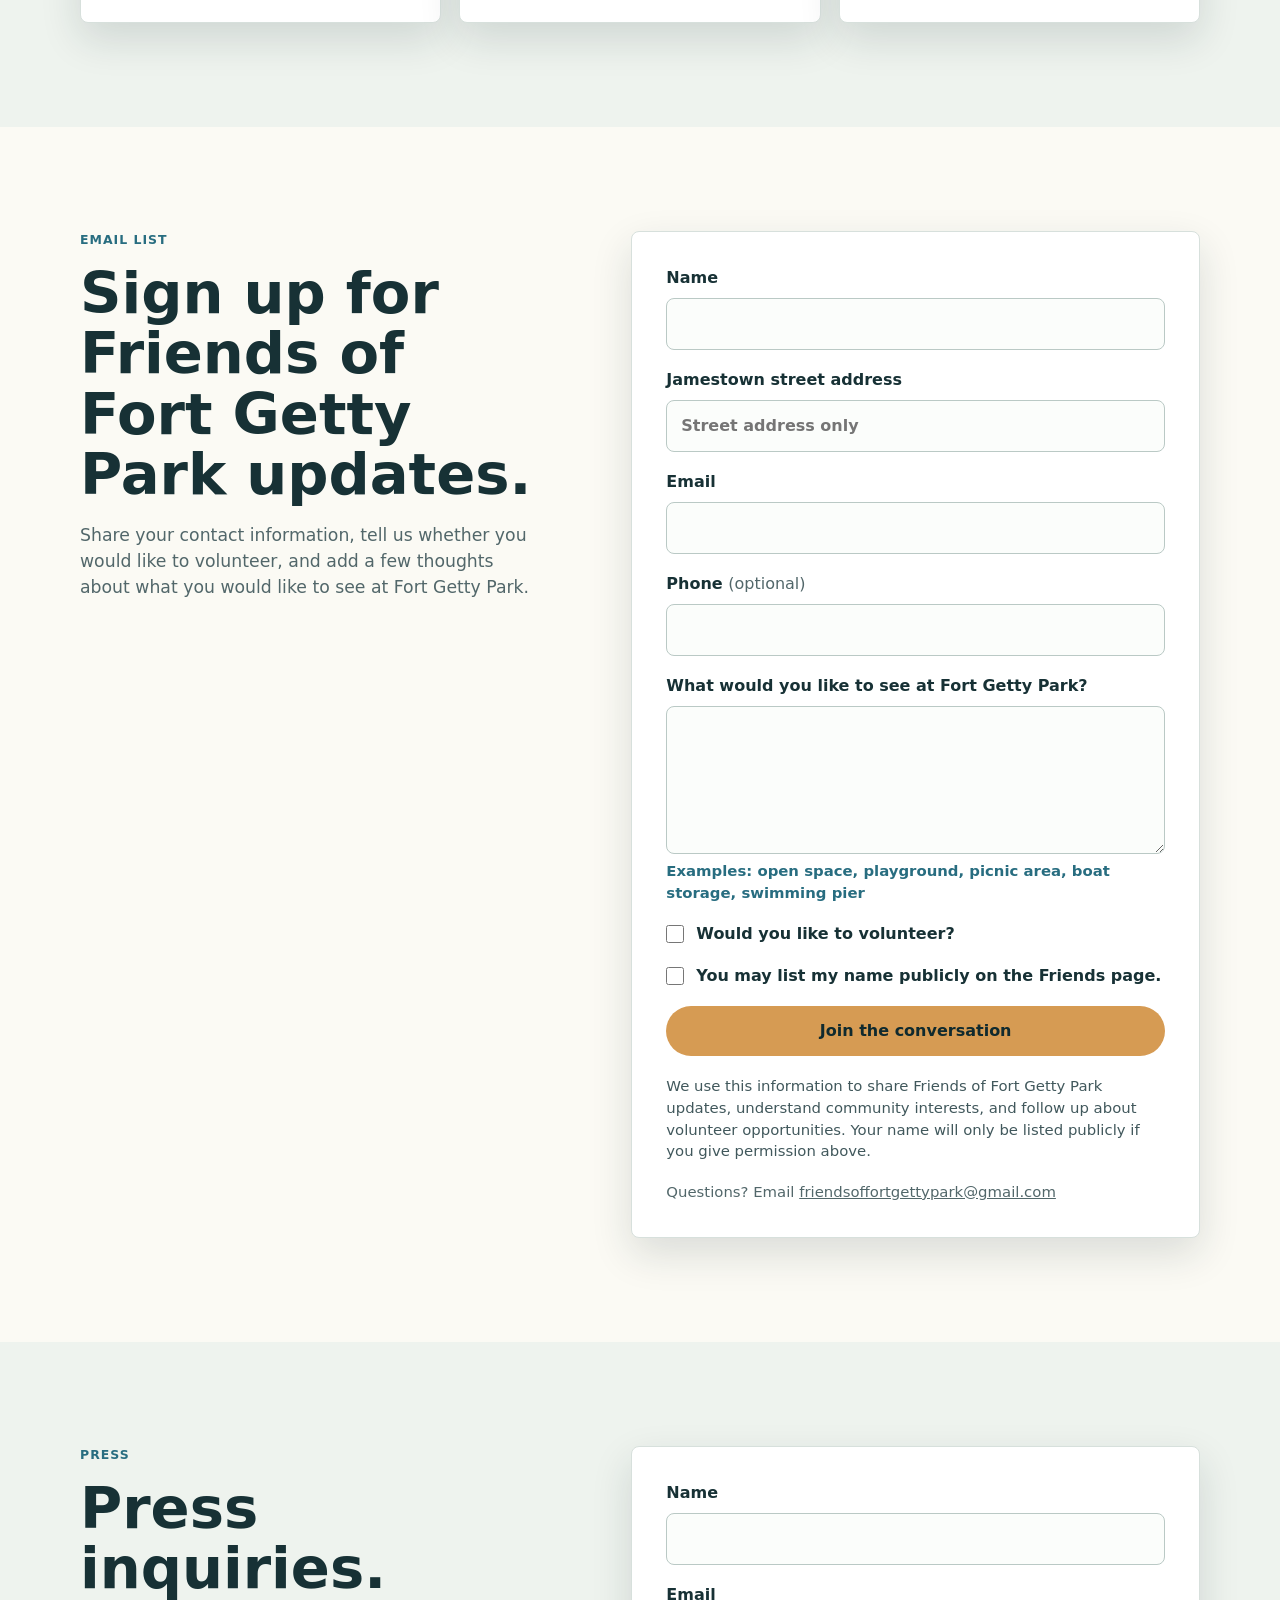
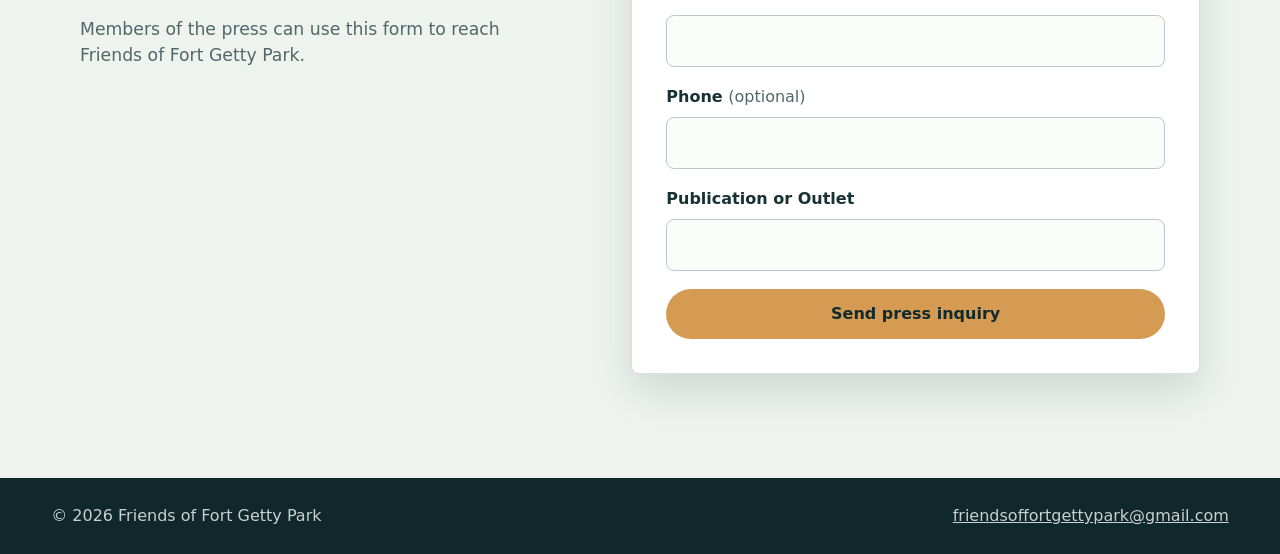
==== commit ac175d79: "Update contact email address" ====
--- a/index.html
+++ b/index.html
@@ -121,7 +121,7 @@
             <button class="button primary" type="submit">Join the conversation</button>
             <p class="form-status" id="formStatus" aria-live="polite"></p>
             <p class="form-note privacy-note">We use this information to share Friends of Fort Getty Park updates, understand community interests, and follow up about volunteer opportunities. Your name will only be listed publicly if you give permission above.</p>
-            <p class="form-note">Questions? Email <a href="mailto:hello@friendsoffortgettypark.com">hello@friendsoffortgettypark.com</a></p>
+            <p class="form-note">Questions? Email <a href="mailto:friendsoffortgettypark@gmail.com">friendsoffortgettypark@gmail.com</a></p>
           </form>
         </div>
       </section>
@@ -160,7 +160,7 @@
 
     <footer class="site-footer">
       <p>&copy; 2026 Friends of Fort Getty Park</p>
-      <a href="mailto:hello@friendsoffortgettypark.com">hello@friendsoffortgettypark.com</a>
+      <a href="mailto:friendsoffortgettypark@gmail.com">friendsoffortgettypark@gmail.com</a>
     </footer>
 
     <script src="signup-config.js"></script>
